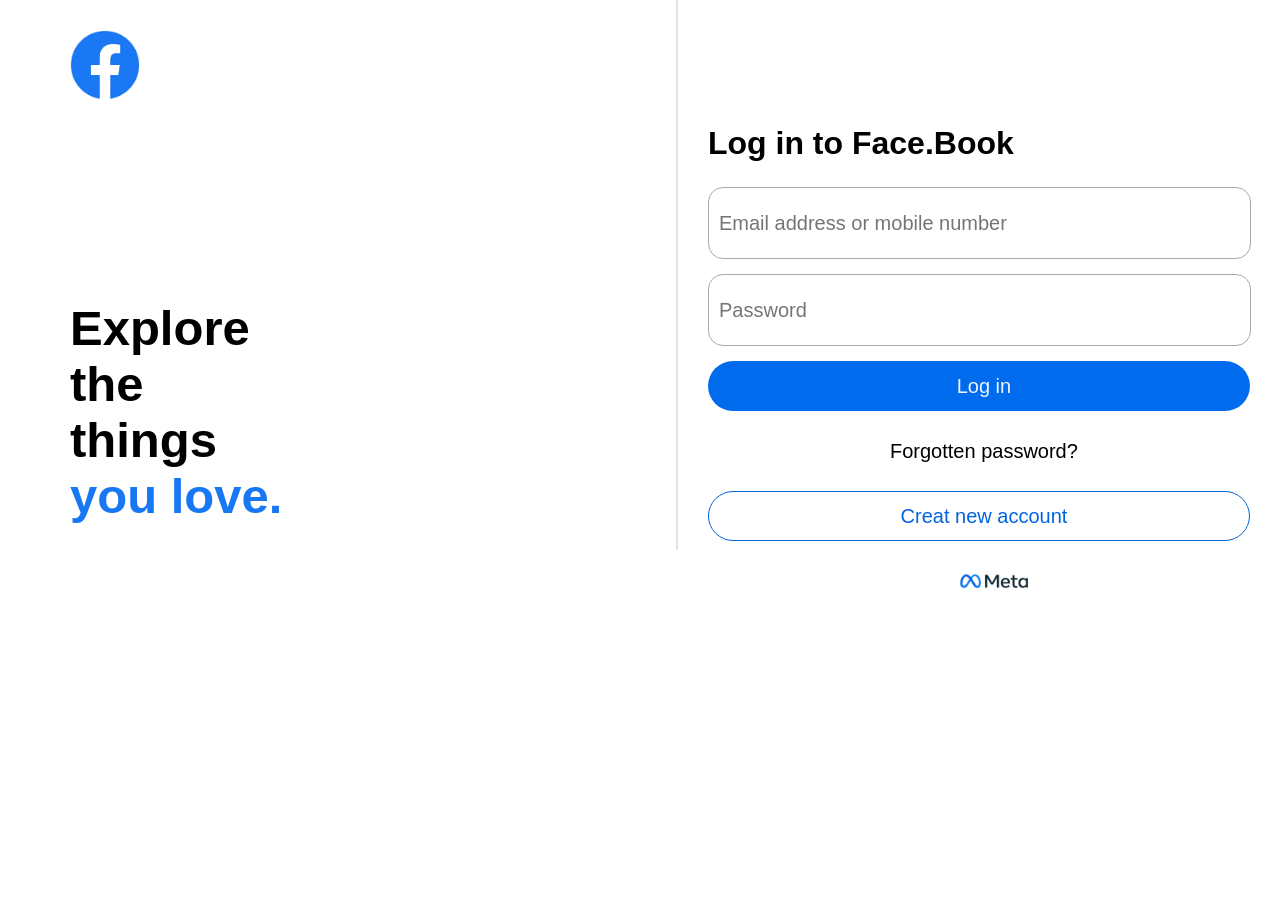
==== Assignment-7/index.html @ 987deef9 "first commit" ====
<!DOCTYPE html>
<html lang="en">

<head>
    <meta charset="UTF-8">
    <meta name="viewport" content="width=device-width, initial-scale=1.0">
    <title>F.B Assignmnet</title>
    <link rel="stylesheet" href="style.css">
</head>

<body>
    <div class="container">
        <div class="left">
            <div class="box1">
                <div class="logo">
                    <img src="download.png" alt="">
                </div>
                <div class="text">
                    <h1>Explore the things <span id="span"> you love.</span></h1>
                </div>
            </div>
            <div class="box2">
                <img class="xr4gsrn xa83c8o x3oym20 x1i84rja x1is6hmk x1pwz1hh xjd8us4 x12fhftt x19kjcj4 xktia5q x1u2x60b xsjzec5"
                    alt="" aria-hidden="true" referrerpolicy="origin-when-cross-origin"
                    src="https://static.xx.fbcdn.net/rsrc.php/yB/r/83zWJdc6PJI.webp">
            </div>
        </div>
        <div class="right">
            <div class="form">
                <h1>Log in to Face.Book</h1>
                <input class="email " type="emial" placeholder="Email address or mobile number">


                <input class="password " type="password" placeholder="Password">

                
                 <a href="dashboard.html">
                <button class="button" type="button">
                   Log in
                </button>
                </a>
                <button class="forgot" type="button">
                    Forgotten password?
                </button>
                <a href="signup.html">
                    <button class="creat" type="button">
                        Creat new account
                    </button>
                </a>
                <img src="download (1).png" alt="">
            </div>
        </div>
    </div>
</body>

</html>
---- Assignment-7/style.css ----
* {
    margin: 0px;
    padding: 0;
}

.container {
    width: 100%;
    height: 550px;
    display: flex;
}

.left {
    width: 55%;
    height: auto;
    display: flex;
}

.right {
    width: 49%;
    height: 550px;
    /* background-color: black; */
    display: flex;
    flex-direction: column;
    justify-content: center;
    align-items: center;
    border-left: 2px solid rgb(228, 227, 227);
}

.box1 {
    width: 50%;
    height: auto;
}

.box2 {
     width: 100%;
    height: auto;
}
.logo{
    position: absolute;
}
.logo>img{
    width:100%;
    height: 70px;
    position: relative;
    top: 30px;
    left: 70px;
}

.text>h1{
    font-family: arial;
    position: relative;
    top: 300px;
    left: 70px;
    font-size: 49px;
    font-weight: bold;
    cursor:pointer;
}

.box2>img{
    width: 100%;
    height: auto;
    margin-top: 50px;
}

#span{
    color: rgb(24, 119, 242);
}
.form{
    width: 90%;
    height: 400px;
    margin-top: 100px;
}
.form>h1{
    font-family:arial;
    font-weight: 560;
}
.email{
    width: 98%;
    height: 70px;
    font-size: 20px;
    padding-left: 10px;
    border-radius: 15px;
    border: 1px solid rgb(170, 170, 170);
    margin-top: 25px;
}

.email:hover{
    border: 1px solid black;
}

.password{
    width: 98%;
    height: 70px;
    font-size: 20px;
    padding-left: 10px;
    border-radius: 15px;
    border: 1px solid rgb(170, 170, 170);
    margin-top: 15px;
}

.password:hover{
    border: 1px solid black;
}

a>.button{
    width:100%;
    height: 50px;
    font-size: 20px;
    padding-left: 10px;
    border-radius: 40px;
    margin-top: 15px;
    background-color: rgb(1, 107, 238);
    border: none;
    color: #ecf4ff;
}

a>.button:hover{
    background-color: rgb(1, 92, 202);
}

.forgot{
    width:100%;
    height: 50px;
    font-size: 20px;
    padding-left: 10px;
    border-radius: 40px;
    margin-top: 15px;
    background-color: white;
    border: none;
    color:black;
}
.forgot:hover{
    background-color:rgb(236, 236, 236);
}

a>.creat{
    width:100%;
    height: 50px;
    font-size: 20px;
    padding-left: 10px;
    border-radius: 40px;
    margin-top: 15px;
    background-color: white;
    border: 1px solid rgb(0, 100, 224);
    color:rgb(0, 100, 224);
}
a>.creat:hover{
    background-color:rgb(236, 236, 236);
}

.form>img{
    width: 70px;
    height:auto;
    margin-left: 250px;
    margin-top: 20px;
}
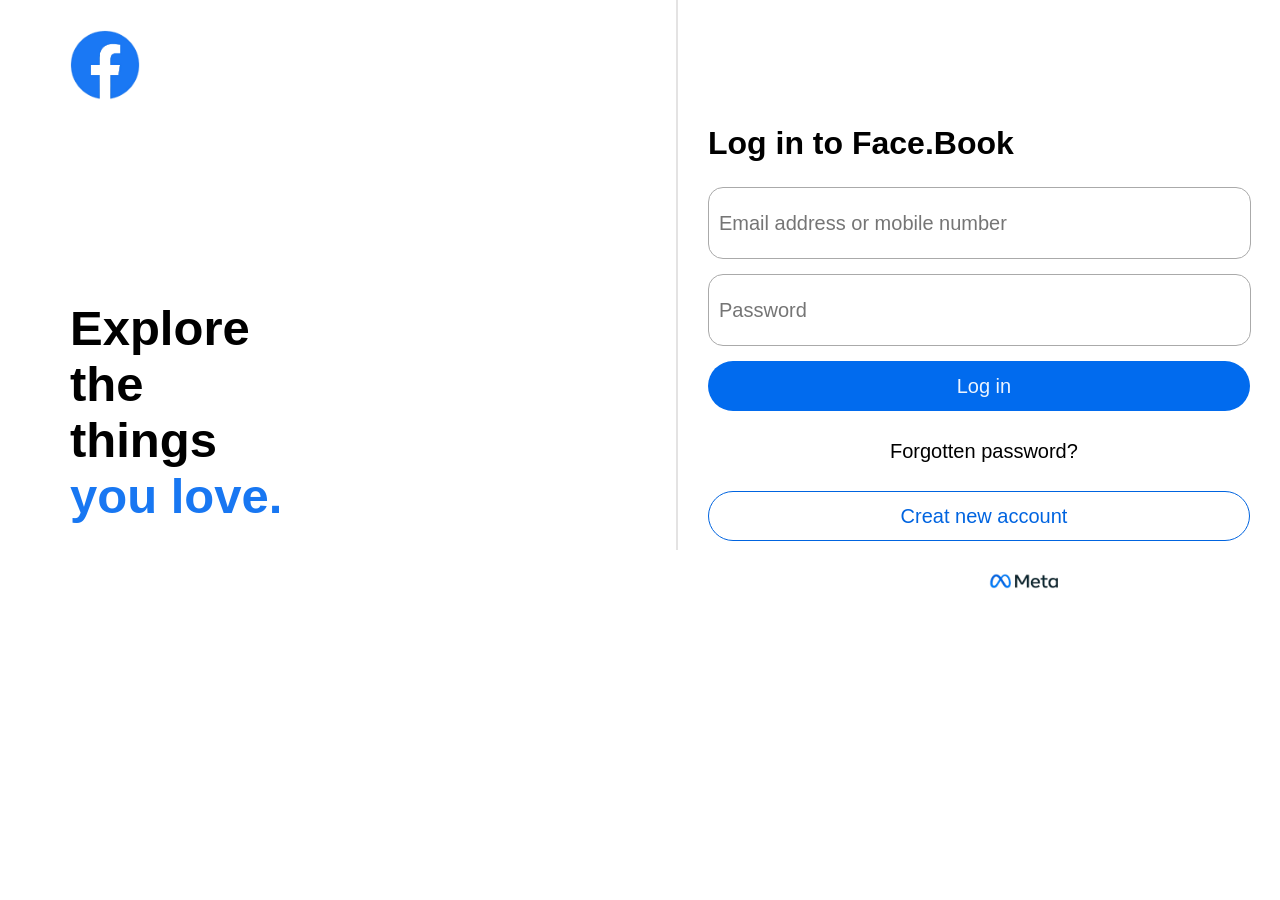
==== commit 80b627f3: "completed" ====
--- a/Assignment-7/index.html
+++ b/Assignment-7/index.html
@@ -47,7 +47,7 @@
                         Creat new account
                     </button>
                 </a>
-                <img src="download (1).png" alt="">
+                <img class="password-img" src="download (1).png" alt="">
             </div>
         </div>
     </div>
--- a/Assignment-7/style.css
+++ b/Assignment-7/style.css
@@ -32,49 +32,60 @@
 }
 
 .box2 {
-     width: 100%;
+    width: 100%;
     height: auto;
 }
-.logo{
+
+.logo {
     position: absolute;
 }
-.logo>img{
-    width:100%;
+
+.logo>img {
+    width: 100%;
     height: 70px;
     position: relative;
     top: 30px;
     left: 70px;
 }
 
-.text>h1{
+@media only screen and (max-width:1207px) {
+    .text>h1 {
+        font-size: 10px;
+    }
+}
+
+.text>h1 {
     font-family: arial;
     position: relative;
     top: 300px;
     left: 70px;
     font-size: 49px;
     font-weight: bold;
-    cursor:pointer;
-}
-
-.box2>img{
+    cursor: pointer;
+}
+
+.box2>img {
     width: 100%;
     height: auto;
     margin-top: 50px;
 }
 
-#span{
+#span {
     color: rgb(24, 119, 242);
 }
-.form{
+
+.form {
     width: 90%;
     height: 400px;
     margin-top: 100px;
 }
-.form>h1{
-    font-family:arial;
+
+.form>h1 {
+    font-family: arial;
     font-weight: 560;
 }
-.email{
+
+.email {
     width: 98%;
     height: 70px;
     font-size: 20px;
@@ -84,11 +95,11 @@
     margin-top: 25px;
 }
 
-.email:hover{
+.email:hover {
     border: 1px solid black;
 }
 
-.password{
+.password {
     width: 98%;
     height: 70px;
     font-size: 20px;
@@ -98,12 +109,12 @@
     margin-top: 15px;
 }
 
-.password:hover{
+.password:hover {
     border: 1px solid black;
 }
 
-a>.button{
-    width:100%;
+a>.button {
+    width: 100%;
     height: 50px;
     font-size: 20px;
     padding-left: 10px;
@@ -114,12 +125,12 @@
     color: #ecf4ff;
 }
 
-a>.button:hover{
+a>.button:hover {
     background-color: rgb(1, 92, 202);
 }
 
-.forgot{
-    width:100%;
+.forgot {
+    width: 100%;
     height: 50px;
     font-size: 20px;
     padding-left: 10px;
@@ -127,14 +138,15 @@
     margin-top: 15px;
     background-color: white;
     border: none;
-    color:black;
-}
-.forgot:hover{
-    background-color:rgb(236, 236, 236);
-}
-
-a>.creat{
-    width:100%;
+    color: black;
+}
+
+.forgot:hover {
+    background-color: rgb(236, 236, 236);
+}
+
+a>.creat {
+    width: 100%;
     height: 50px;
     font-size: 20px;
     padding-left: 10px;
@@ -142,15 +154,259 @@
     margin-top: 15px;
     background-color: white;
     border: 1px solid rgb(0, 100, 224);
-    color:rgb(0, 100, 224);
-}
-a>.creat:hover{
-    background-color:rgb(236, 236, 236);
-}
-
-.form>img{
+    color: rgb(0, 100, 224);
+}
+
+a>.creat:hover {
+    background-color: rgb(236, 236, 236);
+}
+
+.form>img {
     width: 70px;
-    height:auto;
+    height: auto;
     margin-left: 250px;
     margin-top: 20px;
-}+}
+
+@media only screen and (min-width:952px) {
+    .form>img {
+        width: 70px;
+        height: auto;
+        margin-left: 180px;
+        margin-top: 20px;
+    }
+}
+
+@media only screen and (max-width:951px) {
+    .form>img {
+        margin-left: 170px;
+    }
+}
+
+@media only screen and (max-width:1016px) {
+    .form>img {
+        margin-left: 210px;
+    }
+}
+
+@media only screen and (max-width:1401px) {
+    .form>img {
+        margin-left: 280px;
+    }
+}
+
+@media only screen and (max-width:2021px) {
+    .form>img {
+        margin-left: 380px;
+    }
+}
+
+@media only screen and (max-width:1706px) {
+    .form>img {
+        margin-left: 330px;
+    }
+}
+
+
+@media only screen and (max-width:1836px) {
+    .form>img {
+        margin-left: 370px;
+    }
+}
+
+@media only screen and (max-width:1896px) {
+    .form>img {
+        margin-left: 370px;
+    }
+}
+
+@media only screen and (max-width:1482px) {
+    .form>img {
+        margin-left: 200px;
+    }
+}
+
+
+
+@media only screen and (max-width:1826px) {
+    .form>img {
+        margin-left: 350px;
+    }
+}
+
+@media only screen and (max-width:1631px) {
+    .form>img {
+        margin-left: 320px;
+    }
+}
+
+@media only screen and (max-width:1636px) {
+    .form>img {
+        margin-left: 310px;
+    }
+}
+
+@media only screen and (max-width:1023px) {
+    .left {
+        display: none;
+    }
+}
+
+@media only screen and (max-width:1023px) {
+    .form {
+        margin: auto;
+        width: 100%;
+        margin-left: 200px;
+    }
+}
+
+@media only screen and (max-width:1637px) {
+    .form>img {
+        margin-left: 320px;
+    }
+}
+
+@media only screen and (max-width:1662px) {
+    .form>img {
+        margin-left: 320px;
+    }
+}
+
+@media only screen and (max-width:1672px) {
+    .form>img {
+        margin-left: 320px;
+    }
+}
+
+@media only screen and (max-width:1562px) {
+    .form>img {
+        margin-left: 300px;
+    }
+}
+
+@media only screen and (max-width:1392px) {
+    .form>img {
+        margin-left: 270px;
+    }
+}
+
+@media only screen and (max-width:1397px) {
+    .form>img {
+        margin-left: 270px;
+    }
+}
+
+@media only screen and (max-width:1262px) {
+    .form>img {
+        margin-left: 250px;
+    }
+}
+
+
+@media only screen and (max-width:1162px) {
+    .form>img {
+        margin-left: 220px;
+    }
+}
+
+
+@media only screen and (max-width:1267px) {
+    .form>img {
+        margin-left: 240px;
+    }
+}
+
+
+@media only screen and (max-width:1417px) {
+    .form>img {
+        margin-left: 270px;
+    }
+}
+
+@media only screen and (max-width:1432px) {
+    .form>img {
+        margin-left: 280px;
+    }
+}
+
+
+@media only screen and (max-width:1262px) {
+    .form>img {
+        margin-left: 240px;
+    }
+}
+
+
+@media only screen and (max-width:1117px) {
+    .form>img {
+        margin-left: 210px;
+    }
+}
+
+
+@media only screen and (max-width:1122px) {
+    .form>img {
+        margin-left: 220px;
+    }
+}
+
+@media only screen and (max-width:1027px) {
+    .form>img {
+        margin-left: 200px;
+    }
+}
+
+
+@media only screen and (max-width:902px) {
+    .form>img {
+        margin-left: 190px;
+    }
+}
+
+@media only screen and (max-width:822px) {
+    .form>img {
+        margin-left: 170px;
+    }
+}
+@media only screen and (max-width:747px) {
+    .form>img {
+        margin-left: 150px;
+    }
+}
+
+@media only screen and (max-width:677px) {
+    .form>img {
+        margin-left: 140px;
+    }
+}
+
+@media only screen and (max-width:677px) {
+    .form {
+        margin-left: 140px;
+    }
+}
+
+@media only screen and (max-width:627px) {
+    .form>img {
+        margin-left: 120px;
+    }
+}
+
+@media only screen and (max-width:567px) {
+    .form>img {
+        margin-left: 100px;
+    }
+}
+
+@media only screen and (max-width:554px) {
+    .form>h1 {
+        font-size: 20px;
+    }
+}
+
+@media only screen and (max-width:514px) {
+    .form>img {
+        margin-left: 90px;
+    }
+}
+
